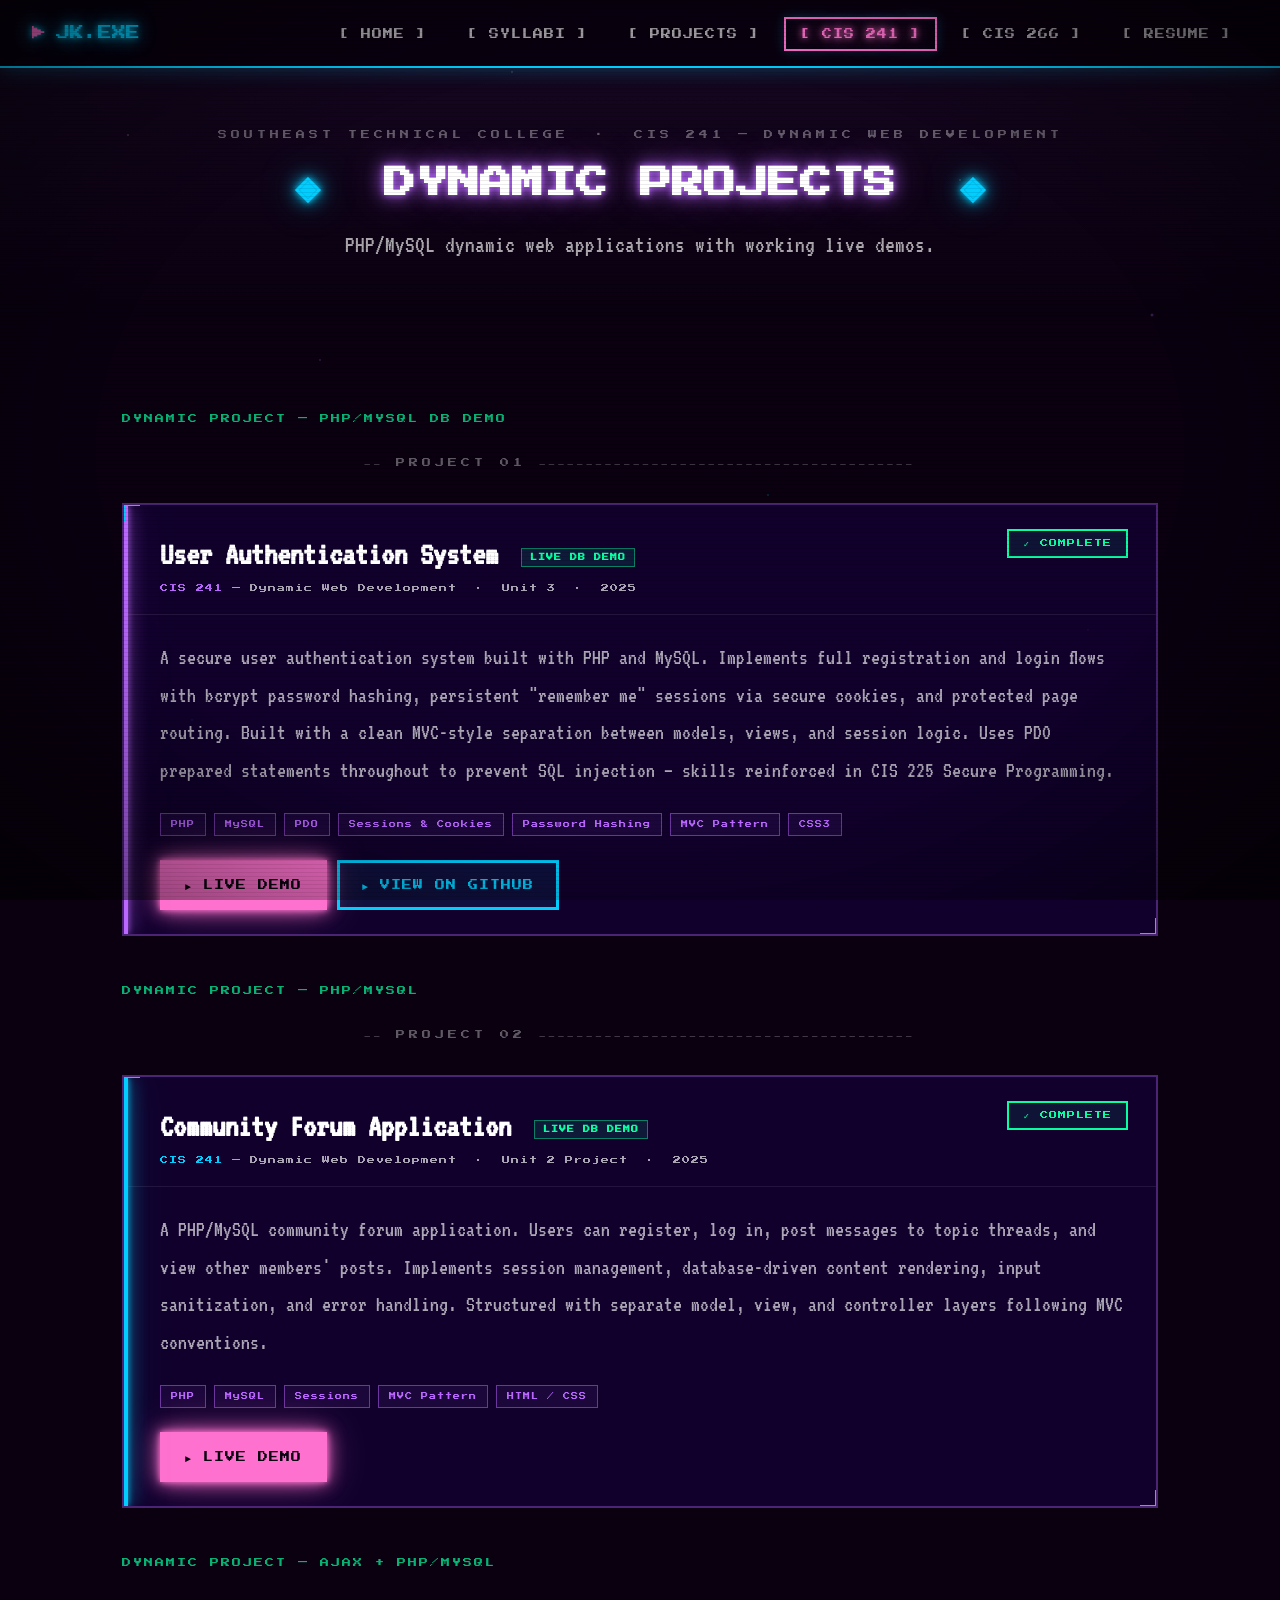
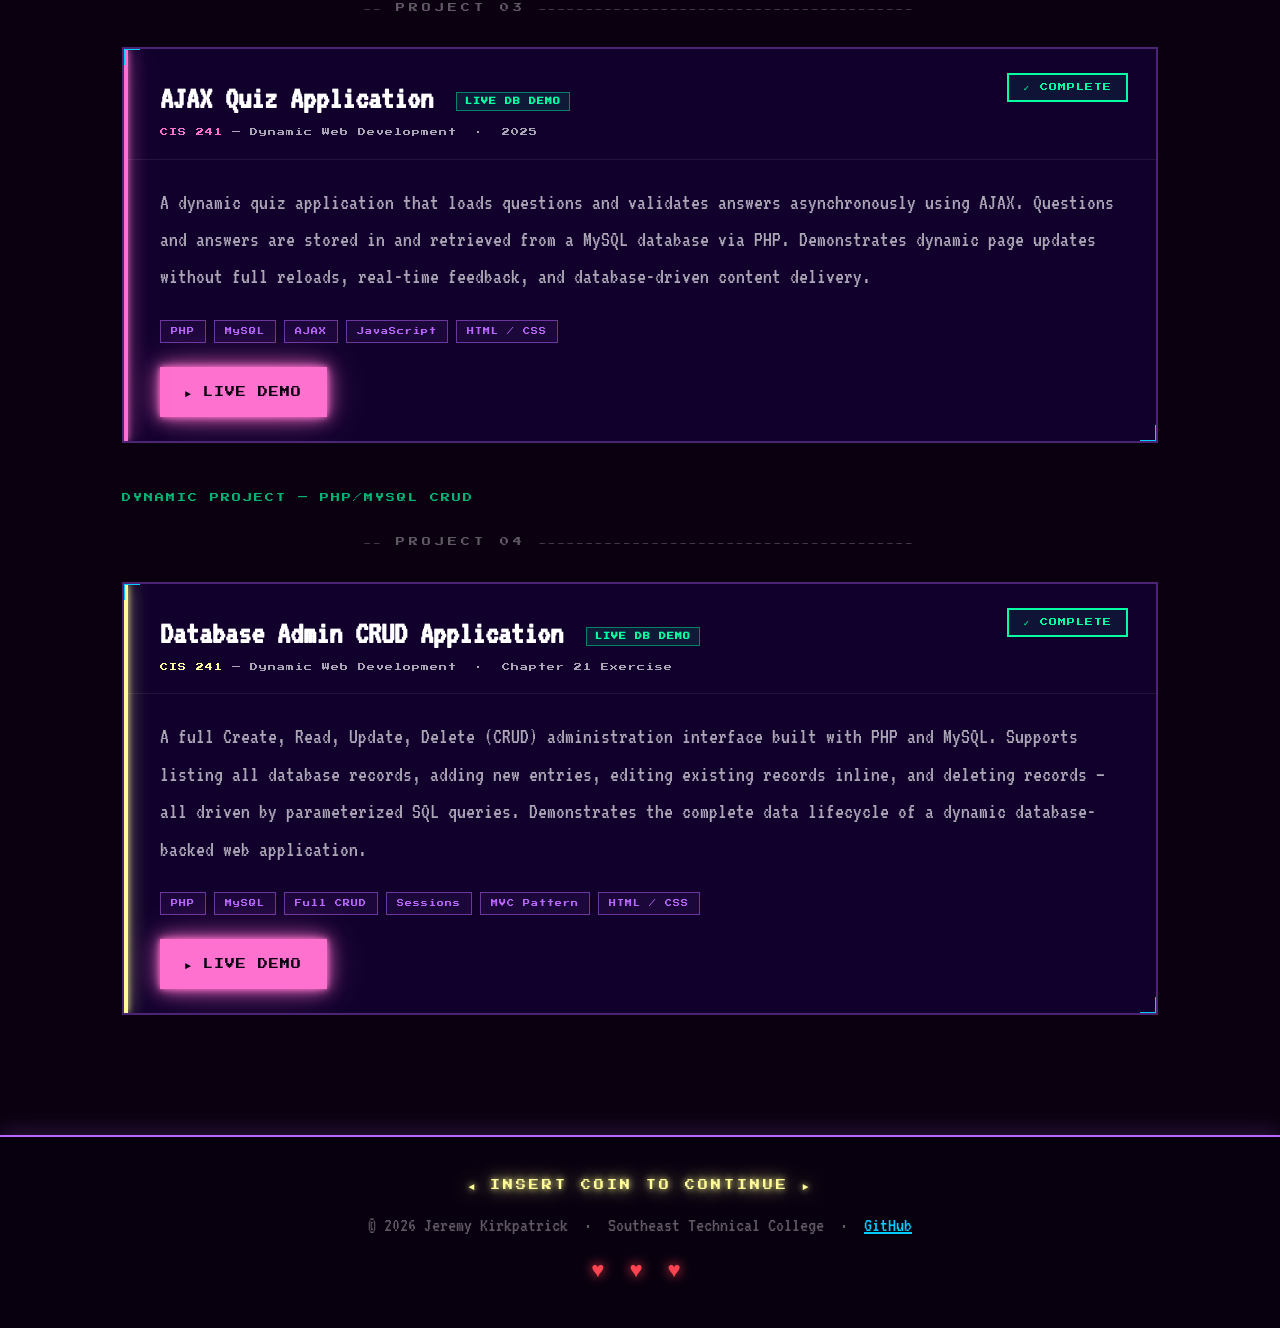
==== cis241.html @ 3754d841 "Add CIS241/CIS266 portfolio pages, submission page, SQL files, screenshots; update nav links and liv" ====
<!DOCTYPE html>
<html lang="en">
<head>
  <meta charset="UTF-8" />
  <meta name="viewport" content="width=device-width, initial-scale=1.0" />
  <meta name="description" content="Jeremy Kirkpatrick – CIS 241 Dynamic Web Development project documentation and live demos." />
  <title>CIS 241 Dynamic Web Dev | Jeremy Kirkpatrick</title>
  <link rel="stylesheet" href="css/style.css" />
  <link rel="preconnect" href="https://fonts.googleapis.com" />
  <link rel="preconnect" href="https://fonts.gstatic.com" crossorigin />
  <link href="https://fonts.googleapis.com/css2?family=Press+Start+2P&family=VT323&display=swap" rel="stylesheet" />
  <style>
    .req-badge {
      display: inline-block;
      font-family: var(--font-pixel);
      font-size: 7px;
      padding: 3px 8px;
      margin-left: 10px;
      background: rgba(5,255,161,0.1);
      border: 1px solid rgba(5,255,161,0.45);
      color: var(--green);
      vertical-align: middle;
      letter-spacing: 1px;
    }

    .section-label {
      font-family: var(--font-pixel);
      font-size: 9px;
      color: var(--green);
      letter-spacing: 2px;
      text-transform: uppercase;
      margin: 48px 0 6px;
      opacity: 0.7;
    }
  </style>
</head>
<body>

  <div class="scanlines" aria-hidden="true"></div>

  <!-- =========================================================
       NAVIGATION
       ========================================================= -->
  <nav class="navbar" role="navigation" aria-label="Main navigation">
    <div class="nav-brand">
      <span class="nav-cursor" aria-hidden="true">▶</span> JK.EXE
    </div>
    <button class="nav-toggle" id="navToggle" aria-label="Toggle navigation" aria-expanded="false">☰</button>
    <ul class="nav-links" id="navLinks" role="list">
      <li><a href="index.html"    class="nav-link">[ HOME ]</a></li>
      <li><a href="syllabi.html"  class="nav-link">[ SYLLABI ]</a></li>
      <li><a href="projects.html" class="nav-link">[ PROJECTS ]</a></li>
      <li><a href="cis241.html"   class="nav-link active">[ CIS 241 ]</a></li>
      <li><a href="cis266.html"   class="nav-link">[ CIS 266 ]</a></li>
      <li><a href="resume.html"   class="nav-link">[ RESUME ]</a></li>
    </ul>
  </nav>

  <!-- =========================================================
       PAGE HERO
       ========================================================= -->
  <div class="page-hero">
    <p class="page-badge">SOUTHEAST TECHNICAL COLLEGE &nbsp;·&nbsp; CIS 241 — DYNAMIC WEB DEVELOPMENT</p>
    <h1 class="page-title">
      <span class="text-cyan">◈</span>&nbsp; DYNAMIC PROJECTS &nbsp;<span class="text-cyan">◈</span>
    </h1>
    <p class="page-subtitle">PHP/MySQL dynamic web applications with working live demos.</p>
  </div>

  <!-- =========================================================
       CONTENT
       ========================================================= -->
  <main class="projects-section" aria-label="CIS 241 project showcase">

    <!-- ══════════════════════════════════════════════════════
         PROJECT 1 — USER AUTH SYSTEM (PHP/MySQL — DB DEMO)
         ══════════════════════════════════════════════════════ -->
    <p class="section-label">Dynamic Project — PHP/MySQL DB Demo</p>
    <p class="project-group-label">── PROJECT 01 ────────────────────────────────────────</p>

    <article class="project-card" aria-labelledby="proj-auth-title">
      <div class="stripe purple" aria-hidden="true"></div>

      <div class="project-header">
        <div class="project-header-left">
          <h2 id="proj-auth-title">
            User Authentication System
            <span class="req-badge">LIVE DB DEMO</span>
          </h2>
          <p class="project-course">
            <span style="color: var(--purple);">CIS 241</span> — Dynamic Web Development
            &nbsp;·&nbsp; Unit 3 &nbsp;·&nbsp; 2025
          </p>
        </div>
        <span class="project-status complete">✓ COMPLETE</span>
      </div>

      <div class="project-body">
        <p class="project-desc">
          A secure user authentication system built with PHP and MySQL. Implements full
          registration and login flows with bcrypt password hashing, persistent
          "remember me" sessions via secure cookies, and protected page routing. Built with
          a clean MVC-style separation between models, views, and session logic. Uses PDO
          prepared statements throughout to prevent SQL injection — skills reinforced in
          CIS 225 Secure Programming.
        </p>

        <div class="tech-stack" role="list" aria-label="Technologies used">
          <span class="tech-tag" role="listitem">PHP</span>
          <span class="tech-tag" role="listitem">MySQL</span>
          <span class="tech-tag" role="listitem">PDO</span>
          <span class="tech-tag" role="listitem">Sessions &amp; Cookies</span>
          <span class="tech-tag" role="listitem">Password Hashing</span>
          <span class="tech-tag" role="listitem">MVC Pattern</span>
          <span class="tech-tag" role="listitem">CSS3</span>
        </div>

        <div class="project-links" style="margin-top:18px; flex-wrap:wrap; gap:10px;">
          <a href="http://jeremykirkpatrick.gt.tc/userauthsystem/public/"
             class="btn btn-primary" target="_blank" rel="noopener">► LIVE DEMO</a>
          <a href="https://github.com/twitchout/userauthsystem"
             class="btn btn-secondary" target="_blank" rel="noopener">► VIEW ON GITHUB</a>
        </div>
      </div>
    </article>

    <!-- ══════════════════════════════════════════════════════
         PROJECT 2 — FORUM / COMMUNITY APP (PHP/MySQL)
         ══════════════════════════════════════════════════════ -->
    <p class="section-label">Dynamic Project — PHP/MySQL</p>
    <p class="project-group-label">── PROJECT 02 ────────────────────────────────────────</p>

    <article class="project-card" aria-labelledby="proj-forum-title">
      <div class="stripe cyan" aria-hidden="true"></div>

      <div class="project-header">
        <div class="project-header-left">
          <h2 id="proj-forum-title">
            Community Forum Application
            <span class="req-badge">LIVE DB DEMO</span>
          </h2>
          <p class="project-course">
            <span style="color: var(--cyan);">CIS 241</span> — Dynamic Web Development
            &nbsp;·&nbsp; Unit 2 Project &nbsp;·&nbsp; 2025
          </p>
        </div>
        <span class="project-status complete">✓ COMPLETE</span>
      </div>

      <div class="project-body">
        <p class="project-desc">
          A PHP/MySQL community forum application. Users can register, log in, post
          messages to topic threads, and view other members' posts. Implements session
          management, database-driven content rendering, input sanitization, and error
          handling. Structured with separate model, view, and controller layers following
          MVC conventions.
        </p>

        <div class="tech-stack" role="list" aria-label="Technologies used">
          <span class="tech-tag" role="listitem">PHP</span>
          <span class="tech-tag" role="listitem">MySQL</span>
          <span class="tech-tag" role="listitem">Sessions</span>
          <span class="tech-tag" role="listitem">MVC Pattern</span>
          <span class="tech-tag" role="listitem">HTML / CSS</span>
        </div>

        <div class="project-links" style="margin-top:18px;">
          <a href="http://jeremykirkpatrick.gt.tc/Unit-2-Project/"
             class="btn btn-primary" target="_blank" rel="noopener">► LIVE DEMO</a>
        </div>
      </div>
    </article>

    <!-- ══════════════════════════════════════════════════════
         PROJECT 3 — AJAX QUIZ (AJAX + PHP/MySQL)
         ══════════════════════════════════════════════════════ -->
    <p class="section-label">Dynamic Project — AJAX + PHP/MySQL</p>
    <p class="project-group-label">── PROJECT 03 ────────────────────────────────────────</p>

    <article class="project-card" aria-labelledby="proj-quiz-title">
      <div class="stripe pink" aria-hidden="true"></div>

      <div class="project-header">
        <div class="project-header-left">
          <h2 id="proj-quiz-title">
            AJAX Quiz Application
            <span class="req-badge">LIVE DB DEMO</span>
          </h2>
          <p class="project-course">
            <span style="color: var(--pink);">CIS 241</span> — Dynamic Web Development
            &nbsp;·&nbsp; 2025
          </p>
        </div>
        <span class="project-status complete">✓ COMPLETE</span>
      </div>

      <div class="project-body">
        <p class="project-desc">
          A dynamic quiz application that loads questions and validates answers
          asynchronously using AJAX. Questions and answers are stored in and retrieved from
          a MySQL database via PHP. Demonstrates dynamic page updates without full reloads,
          real-time feedback, and database-driven content delivery.
        </p>

        <div class="tech-stack" role="list" aria-label="Technologies used">
          <span class="tech-tag" role="listitem">PHP</span>
          <span class="tech-tag" role="listitem">MySQL</span>
          <span class="tech-tag" role="listitem">AJAX</span>
          <span class="tech-tag" role="listitem">JavaScript</span>
          <span class="tech-tag" role="listitem">HTML / CSS</span>
        </div>

        <div class="project-links" style="margin-top:18px;">
          <a href="http://jeremykirkpatrick.gt.tc/ajaxQuiz/index2.php"
             class="btn btn-primary" target="_blank" rel="noopener">► LIVE DEMO</a>
        </div>
      </div>
    </article>

    <!-- ══════════════════════════════════════════════════════
         PROJECT 4 — DB ADMIN CRUD (PHP/MySQL ch21)
         ══════════════════════════════════════════════════════ -->
    <p class="section-label">Dynamic Project — PHP/MySQL CRUD</p>
    <p class="project-group-label">── PROJECT 04 ────────────────────────────────────────</p>

    <article class="project-card" aria-labelledby="proj-crud-title">
      <div class="stripe yellow" aria-hidden="true"></div>

      <div class="project-header">
        <div class="project-header-left">
          <h2 id="proj-crud-title">
            Database Admin CRUD Application
            <span class="req-badge">LIVE DB DEMO</span>
          </h2>
          <p class="project-course">
            <span style="color: var(--yellow);">CIS 241</span> — Dynamic Web Development
            &nbsp;·&nbsp; Chapter 21 Exercise
          </p>
        </div>
        <span class="project-status complete">✓ COMPLETE</span>
      </div>

      <div class="project-body">
        <p class="project-desc">
          A full Create, Read, Update, Delete (CRUD) administration interface built with PHP
          and MySQL. Supports listing all database records, adding new entries, editing
          existing records inline, and deleting records — all driven by parameterized SQL
          queries. Demonstrates the complete data lifecycle of a dynamic database-backed
          web application.
        </p>

        <div class="tech-stack" role="list" aria-label="Technologies used">
          <span class="tech-tag" role="listitem">PHP</span>
          <span class="tech-tag" role="listitem">MySQL</span>
          <span class="tech-tag" role="listitem">Full CRUD</span>
          <span class="tech-tag" role="listitem">Sessions</span>
          <span class="tech-tag" role="listitem">MVC Pattern</span>
          <span class="tech-tag" role="listitem">HTML / CSS</span>
        </div>

        <div class="project-links" style="margin-top:18px;">
          <a href="http://jeremykirkpatrick.gt.tc/ch21_ex2/"
             class="btn btn-primary" target="_blank" rel="noopener">► LIVE DEMO</a>
        </div>
      </div>
    </article>

  </main>

  <!-- =========================================================
       FOOTER
       ========================================================= -->
  <footer class="footer" role="contentinfo">
    <div>
      <p class="footer-insert" aria-hidden="true">◄ INSERT COIN TO CONTINUE ►</p>
      <p class="footer-copy">
        © 2026 Jeremy Kirkpatrick &nbsp;·&nbsp; Southeast Technical College &nbsp;·&nbsp;
        <a href="https://github.com/twitchout" target="_blank" rel="noopener">GitHub</a>
      </p>
      <p class="footer-lives" aria-hidden="true">♥ ♥ ♥</p>
    </div>
  </footer>

  <script src="js/main.js"></script>
</body>
</html>
---- css/style.css ----
/* ============================================================
   JEREMY KIRKPATRICK — ELECTRONIC PORTFOLIO
   SYNTHWAVE / RETRO 8-BIT THEME
   ============================================================ */

@import url('https://fonts.googleapis.com/css2?family=Press+Start+2P&family=VT323&display=swap');

/* --- CSS Custom Properties -----------------------------------*/
:root {
  --bg:         #0a0010;
  --bg-1:       #110020;
  --bg-2:       #1a003a;
  --bg-card:    #15003a;
  --bg-term:    #0d001f;

  --pink:       #ff71ce;
  --cyan:       #01cdfe;
  --purple:     #b967ff;
  --yellow:     #fffb96;
  --green:      #05ffa1;
  --red:        #fe4450;
  --white:      #ffffff;
  --dim:        rgba(255, 255, 255, 0.65);
  --muted:      rgba(255, 255, 255, 0.35);

  --glow-pink:   0 0 6px #ff71ce,  0 0 18px #ff71ce,  0 0 40px rgba(255,113,206,0.4);
  --glow-cyan:   0 0 6px #01cdfe,  0 0 18px #01cdfe,  0 0 40px rgba(1,205,254,0.4);
  --glow-purple: 0 0 6px #b967ff,  0 0 18px #b967ff,  0 0 40px rgba(185,103,255,0.4);
  --glow-yellow: 0 0 6px #fffb96,  0 0 18px #fffb96;
  --glow-green:  0 0 6px #05ffa1,  0 0 18px #05ffa1;

  --font-pixel: 'Press Start 2P', 'Courier New', monospace;
  --font-mono:  'VT323', 'Courier New', monospace;

  --nav-h:  68px;
  --max-w:  1100px;
  --radius: 0px;     /* flat pixel aesthetic */
  --trans:  0.2s ease;
}

/* --- Reset --------------------------------------------------*/
*, *::before, *::after { box-sizing: border-box; margin: 0; padding: 0; }

html { scroll-behavior: smooth; }

body {
  background-color: var(--bg);
  color: var(--white);
  font-family: var(--font-mono);
  font-size: 22px;
  line-height: 1.6;
  overflow-x: hidden;
  min-height: 100vh;
}

a { color: inherit; text-decoration: none; }
ul { list-style: none; }
img { max-width: 100%; display: block; }

/* --- Star-field Background ----------------------------------*/
body::before {
  content: '';
  position: fixed;
  inset: 0;
  background-image:
    radial-gradient(1px 1px at 10%  15%, rgba(255,255,255,0.5) 0%, transparent 100%),
    radial-gradient(1px 1px at 25%  40%, rgba(185,103,255,0.6) 0%, transparent 100%),
    radial-gradient(1px 1px at 40%   8%, rgba(255,255,255,0.4) 0%, transparent 100%),
    radial-gradient(1px 1px at 60%  55%, rgba(1,205,254,0.5)   0%, transparent 100%),
    radial-gradient(1px 1px at 75%  20%, rgba(255,255,255,0.4) 0%, transparent 100%),
    radial-gradient(1px 1px at 85%  70%, rgba(255,113,206,0.5) 0%, transparent 100%),
    radial-gradient(1px 1px at 50%  85%, rgba(255,255,255,0.3) 0%, transparent 100%),
    radial-gradient(2px 2px at 90%  35%, rgba(185,103,255,0.4) 0%, transparent 100%),
    radial-gradient(2px 2px at 15%  80%, rgba(1,205,254,0.3)   0%, transparent 100%),
    radial-gradient(1px 1px at 35%  65%, rgba(255,255,255,0.4) 0%, transparent 100%);
  pointer-events: none;
  z-index: 0;
}

/* --- CRT Scanlines Overlay ----------------------------------*/
.scanlines {
  position: fixed;
  inset: 0;
  background: repeating-linear-gradient(
    0deg,
    transparent,
    transparent 3px,
    rgba(0, 0, 0, 0.08) 3px,
    rgba(0, 0, 0, 0.08) 4px
  );
  pointer-events: none;
  z-index: 9998;
}

/* --- CRT Vignette -------------------------------------------*/
.scanlines::after {
  content: '';
  position: fixed;
  inset: 0;
  background: radial-gradient(
    ellipse at center,
    transparent 60%,
    rgba(0, 0, 0, 0.55) 100%
  );
  pointer-events: none;
}

/* ============================================================
   NAVIGATION
   ============================================================ */
.navbar {
  position: fixed;
  top: 0;
  left: 0;
  right: 0;
  height: var(--nav-h);
  background: rgba(10, 0, 16, 0.92);
  backdrop-filter: blur(10px);
  border-bottom: 2px solid var(--cyan);
  box-shadow: 0 0 20px rgba(1, 205, 254, 0.3);
  display: flex;
  align-items: center;
  justify-content: space-between;
  padding: 0 32px;
  z-index: 1000;
}

.nav-brand {
  font-family: var(--font-pixel);
  font-size: 14px;
  color: var(--cyan);
  text-shadow: var(--glow-cyan);
  display: flex;
  align-items: center;
  gap: 10px;
}

.nav-cursor {
  display: inline-block;
  animation: blink 1s step-end infinite;
  color: var(--pink);
}

.nav-links {
  display: flex;
  gap: 8px;
  align-items: center;
}

.nav-link {
  font-family: var(--font-pixel);
  font-size: 10px;
  color: var(--dim);
  padding: 10px 14px;
  border: 2px solid transparent;
  transition: var(--trans);
  position: relative;
  letter-spacing: 1px;
}

.nav-link:hover,
.nav-link.active {
  color: var(--cyan);
  border-color: var(--cyan);
  text-shadow: var(--glow-cyan);
  box-shadow: 0 0 12px rgba(1, 205, 254, 0.25), inset 0 0 12px rgba(1, 205, 254, 0.05);
}

.nav-link.active { color: var(--pink); border-color: var(--pink); text-shadow: var(--glow-pink); }

.nav-toggle {
  display: none;
  background: none;
  border: 2px solid var(--cyan);
  color: var(--cyan);
  font-size: 20px;
  width: 42px;
  height: 42px;
  cursor: pointer;
  transition: var(--trans);
}
.nav-toggle:hover { background: rgba(1,205,254,0.1); box-shadow: var(--glow-cyan); }

/* ============================================================
   HERO SECTION
   ============================================================ */
.hero {
  min-height: 100vh;
  display: flex;
  align-items: center;
  padding: calc(var(--nav-h) + 40px) 32px 60px;
  max-width: var(--max-w);
  margin: 0 auto;
  gap: 48px;
  position: relative;
  z-index: 1;
}

.hero-content { flex: 1; min-width: 0; }

.pixel-badge {
  font-family: var(--font-pixel);
  font-size: 9px;
  color: var(--yellow);
  text-shadow: var(--glow-yellow);
  letter-spacing: 3px;
  margin-bottom: 20px;
  animation: pulse-glow 2.5s ease-in-out infinite;
}

.hero-title {
  font-family: var(--font-pixel);
  line-height: 1.4;
  margin-bottom: 28px;
}

.hero-name {
  display: block;
  font-size: clamp(24px, 4vw, 40px);
  color: var(--white);
  text-shadow: var(--glow-cyan);
  letter-spacing: 2px;
}

.hero-name.accent {
  color: var(--pink);
  text-shadow: var(--glow-pink);
}

.hero-subtitle {
  font-family: var(--font-mono);
  font-size: 26px;
  color: var(--cyan);
  min-height: 36px;
  margin-bottom: 32px;
}

.cursor { animation: blink 0.9s step-end infinite; color: var(--pink); }

/* Hero Stats */
.hero-stats {
  display: flex;
  flex-wrap: wrap;
  gap: 16px;
  margin-bottom: 36px;
}

.stat-item {
  border: 2px solid rgba(1,205,254,0.4);
  padding: 8px 16px;
  background: rgba(1,205,254,0.05);
}

.stat-label {
  font-family: var(--font-pixel);
  font-size: 8px;
  color: var(--muted);
  margin-right: 8px;
}

.stat-value {
  font-family: var(--font-mono);
  font-size: 18px;
  color: var(--white);
}

.stat-value.glow-green { color: var(--green); text-shadow: var(--glow-green); }

/* Hero CTA */
.hero-cta { display: flex; gap: 16px; flex-wrap: wrap; }

/* Terminal Art */
.hero-art { flex: 0 0 400px; }

.pixel-terminal {
  background: var(--bg-term);
  border: 2px solid var(--cyan);
  box-shadow: var(--glow-cyan), inset 0 0 30px rgba(1,205,254,0.05);
  overflow: hidden;
}

.terminal-header {
  background: rgba(1,205,254,0.12);
  border-bottom: 2px solid var(--cyan);
  padding: 10px 16px;
  display: flex;
  align-items: center;
  gap: 8px;
}

.t-dot {
  width: 12px; height: 12px;
  display: inline-block;
  border: 2px solid currentColor;
}
.t-dot.red    { color: var(--red);    background: var(--red); }
.t-dot.yellow { color: var(--yellow); background: var(--yellow); }
.t-dot.green  { color: var(--green);  background: var(--green); }

.t-title {
  font-family: var(--font-pixel);
  font-size: 9px;
  color: var(--dim);
  margin-left: 8px;
}

.terminal-body {
  padding: 20px 22px;
  font-family: var(--font-mono);
  font-size: 20px;
  line-height: 1.9;
}

.t-prompt { color: var(--green); }
.t-cmd    { color: var(--white); }
.t-output { color: var(--cyan); padding-left: 16px; }

.glow-blink {
  color: var(--pink);
  animation: blink 0.9s step-end infinite;
}

/* ============================================================
   GENERIC SECTION STYLES
   ============================================================ */
.section {
  padding: 80px 32px;
  position: relative;
  z-index: 1;
}

.section-alt { background: rgba(26, 0, 58, 0.5); }

.section-inner {
  max-width: var(--max-w);
  margin: 0 auto;
}

/* Section Header */
.section-header { max-width: var(--max-w); margin: 0 auto 48px; }

.section-title {
  font-family: var(--font-pixel);
  font-size: clamp(12px, 2vw, 18px);
  color: var(--white);
  letter-spacing: 2px;
  margin-bottom: 16px;
}

.section-num { color: var(--pink); text-shadow: var(--glow-pink); }

.pixel-line {
  height: 2px;
  background: linear-gradient(90deg, var(--cyan) 0%, var(--purple) 50%, transparent 100%);
  box-shadow: 0 0 8px var(--cyan);
  max-width: 400px;
}

/* ============================================================
   ABOUT SECTION
   ============================================================ */
.about-content {
  max-width: var(--max-w);
  margin: 0 auto;
  display: flex;
  gap: 48px;
  align-items: flex-start;
}

.about-avatar { flex: 0 0 180px; text-align: center; }

.avatar-frame {
  border: 3px solid var(--pink);
  box-shadow: var(--glow-pink), inset 0 0 20px rgba(255,113,206,0.1);
  padding: 16px;
  background: rgba(255,113,206,0.05);
  margin-bottom: 12px;
}

.avatar-pixel {
  width: 120px;
  height: 120px;
  margin: 0 auto;
  background: var(--bg-2);
  border: 2px solid var(--purple);
  display: flex;
  align-items: center;
  justify-content: center;
  font-size: 64px;
  filter: drop-shadow(0 0 8px var(--purple));
  image-rendering: pixelated;
}

.avatar-label {
  font-family: var(--font-pixel);
  font-size: 9px;
  color: var(--pink);
  text-shadow: var(--glow-pink);
  margin-top: 10px;
  letter-spacing: 2px;
}

.about-text {
  font-size: 24px;
  color: var(--dim);
  line-height: 1.7;
}

.about-text p { margin-bottom: 16px; }

/* ============================================================
   SKILLS SECTION
   ============================================================ */
.skills-grid {
  max-width: var(--max-w);
  margin: 0 auto 40px;
  display: grid;
  grid-template-columns: 1fr 1fr;
  gap: 24px;
}

.skill-item {
  background: rgba(21, 0, 58, 0.7);
  border: 2px solid rgba(185,103,255,0.3);
  padding: 18px 22px;
  transition: var(--trans);
}

.skill-item:hover { border-color: var(--purple); box-shadow: 0 0 12px rgba(185,103,255,0.2); }

.skill-header {
  display: flex;
  justify-content: space-between;
  align-items: center;
  margin-bottom: 12px;
}

.skill-name {
  font-family: var(--font-pixel);
  font-size: 9px;
  color: var(--white);
  letter-spacing: 1px;
}

.skill-level {
  font-family: var(--font-pixel);
  font-size: 8px;
  color: var(--yellow);
  text-shadow: var(--glow-yellow);
}

/* XP Bar */
.skill-bar {
  height: 22px;
  background: rgba(255,255,255,0.06);
  border: 2px solid rgba(255,255,255,0.12);
  overflow: hidden;
  position: relative;
}

.skill-fill {
  height: 100%;
  width: 0%;                       /* animated via JS */
  display: flex;
  align-items: center;
  padding-left: 8px;
  transition: width 1.2s cubic-bezier(0.4, 0, 0.2, 1);
  position: relative;
  overflow: hidden;
}

/* Pixel shimmer on bar */
.skill-fill::after {
  content: '';
  position: absolute;
  inset: 0;
  background: repeating-linear-gradient(
    90deg,
    transparent, transparent 6px,
    rgba(255,255,255,0.1) 6px, rgba(255,255,255,0.1) 8px
  );
}

.skill-fill          { background: linear-gradient(90deg, var(--cyan),   var(--purple)); }
.skill-fill.pink     { background: linear-gradient(90deg, var(--pink),   #ff3ea5); }
.skill-fill.purple   { background: linear-gradient(90deg, var(--purple), var(--pink)); }
.skill-fill.yellow   { background: linear-gradient(90deg, var(--yellow), #ffcf00); }

.skill-xp {
  font-family: var(--font-pixel);
  font-size: 7px;
  color: rgba(0,0,0,0.7);
  white-space: nowrap;
  position: relative;
  z-index: 1;
}

/* Tech Tags */
.skill-tags {
  max-width: var(--max-w);
  margin: 0 auto;
  display: flex;
  flex-wrap: wrap;
  gap: 10px;
}

.tag {
  font-family: var(--font-pixel);
  font-size: 8px;
  color: var(--cyan);
  border: 2px solid var(--cyan);
  padding: 6px 12px;
  background: rgba(1,205,254,0.07);
  letter-spacing: 1px;
  transition: var(--trans);
}

.tag:hover {
  background: rgba(1,205,254,0.18);
  box-shadow: var(--glow-cyan);
  color: var(--white);
}

/* ============================================================
   CARDS / STAGE SELECT
   ============================================================ */
.cards-grid {
  max-width: var(--max-w);
  margin: 0 auto;
  display: grid;
  grid-template-columns: repeat(2, 1fr);
  gap: 24px;
}

.card {
  display: flex;
  flex-direction: column;
  background: rgba(21, 0, 58, 0.8);
  border: 2px solid rgba(185,103,255,0.4);
  padding: 32px 28px;
  transition: var(--trans);
  position: relative;
  overflow: hidden;
  cursor: pointer;
}

/* Corner accents */
.card::before,
.card::after {
  content: '';
  position: absolute;
  width: 14px; height: 14px;
  border-color: var(--cyan);
  border-style: solid;
}
.card::before { top: -2px; left: -2px;  border-width: 3px 0 0 3px; }
.card::after  { bottom: -2px; right: -2px; border-width: 0 3px 3px 0; }

.card:hover {
  border-color: var(--cyan);
  box-shadow: var(--glow-cyan), inset 0 0 30px rgba(1,205,254,0.05);
  transform: translateY(-3px);
}

.card-icon {
  font-size: 40px;
  margin-bottom: 16px;
  filter: drop-shadow(0 0 6px var(--purple));
}

.card-title {
  font-family: var(--font-pixel);
  font-size: 12px;
  color: var(--white);
  margin-bottom: 14px;
  letter-spacing: 1px;
}

.card-desc {
  font-size: 20px;
  color: var(--dim);
  line-height: 1.6;
  flex: 1;
  margin-bottom: 20px;
}

.card-btn {
  font-family: var(--font-pixel);
  font-size: 9px;
  color: var(--cyan);
  letter-spacing: 2px;
  text-shadow: var(--glow-cyan);
  transition: var(--trans);
  align-self: flex-start;
}

.card:hover .card-btn { color: var(--pink); text-shadow: var(--glow-pink); }

/* ============================================================
   BUTTONS
   ============================================================ */
.btn {
  font-family: var(--font-pixel);
  font-size: 10px;
  padding: 14px 22px;
  border: 3px solid;
  cursor: pointer;
  display: inline-flex;
  align-items: center;
  gap: 8px;
  transition: var(--trans);
  letter-spacing: 1px;
  text-decoration: none;
}

.btn-primary {
  color: var(--bg);
  background: var(--pink);
  border-color: var(--pink);
  box-shadow: var(--glow-pink);
}
.btn-primary:hover {
  background: var(--purple);
  border-color: var(--purple);
  box-shadow: var(--glow-purple);
}

.btn-secondary {
  color: var(--cyan);
  background: rgba(1,205,254,0.08);
  border-color: var(--cyan);
}
.btn-secondary:hover {
  background: rgba(1,205,254,0.2);
  box-shadow: var(--glow-cyan);
  color: var(--white);
}

.btn-outline {
  color: var(--purple);
  background: rgba(185,103,255,0.08);
  border-color: var(--purple);
}
.btn-outline:hover {
  background: rgba(185,103,255,0.2);
  box-shadow: var(--glow-purple);
  color: var(--white);
}

/* ============================================================
   FOOTER
   ============================================================ */
.footer {
  position: relative;
  z-index: 1;
  border-top: 2px solid var(--purple);
  box-shadow: 0 -4px 20px rgba(185,103,255,0.2);
  padding: 40px 32px;
  background: rgba(10, 0, 16, 0.95);
  text-align: center;
}

.footer-insert {
  font-family: var(--font-pixel);
  font-size: 10px;
  color: var(--yellow);
  text-shadow: var(--glow-yellow);
  letter-spacing: 3px;
  margin-bottom: 16px;
  animation: blink 1.2s step-end infinite;
}

.footer-copy {
  font-size: 20px;
  color: var(--muted);
}

.footer-copy a {
  color: var(--cyan);
  text-decoration: underline;
}
.footer-copy a:hover { text-shadow: var(--glow-cyan); }

.footer-lives {
  margin-top: 12px;
  font-size: 22px;
  color: var(--red);
  filter: drop-shadow(0 0 6px var(--red));
  letter-spacing: 8px;
}

/* ============================================================
   PAGE TITLE BANNER (sub-pages)
   ============================================================ */
.page-hero {
  padding: calc(var(--nav-h) + 60px) 32px 60px;
  text-align: center;
  background: linear-gradient(180deg, rgba(185,103,255,0.08) 0%, transparent 100%);
  position: relative;
  z-index: 1;
}

.page-badge {
  font-family: var(--font-pixel);
  font-size: 9px;
  color: var(--muted);
  letter-spacing: 4px;
  margin-bottom: 16px;
}

.page-title {
  font-family: var(--font-pixel);
  font-size: clamp(18px, 3vw, 32px);
  color: var(--white);
  text-shadow: var(--glow-purple);
  margin-bottom: 16px;
}

.page-subtitle {
  font-size: 24px;
  color: var(--dim);
}

/* ============================================================
   SYLLABI PAGE
   ============================================================ */
.syllabi-section {
  padding: 40px 32px 80px;
  max-width: var(--max-w);
  margin: 0 auto;
  position: relative;
  z-index: 1;
}

.syllabi-note {
  border: 2px solid var(--yellow);
  background: rgba(255,251,150,0.05);
  padding: 16px 20px;
  font-size: 18px;
  color: var(--yellow);
  margin-bottom: 40px;
  font-family: var(--font-mono);
  line-height: 1.6;
}

.syllabi-note::before {
  content: '⚠ NOTE: ';
  font-family: var(--font-pixel);
  font-size: 9px;
}

.course-group { margin-bottom: 48px; }

.group-title {
  font-family: var(--font-pixel);
  font-size: 11px;
  margin-bottom: 16px;
  padding-bottom: 10px;
  border-bottom: 2px solid;
  letter-spacing: 2px;
}

.group-title.completed  { color: var(--green);  border-color: var(--green);  text-shadow: var(--glow-green); }
.group-title.inprogress { color: var(--yellow); border-color: var(--yellow); text-shadow: var(--glow-yellow); }
.group-title.future     { color: var(--purple); border-color: var(--purple); text-shadow: var(--glow-purple); }

/* Course Table */
.course-table {
  width: 100%;
  border-collapse: collapse;
  font-family: var(--font-mono);
  font-size: 20px;
}

.course-table th {
  font-family: var(--font-pixel);
  font-size: 8px;
  color: var(--muted);
  text-align: left;
  padding: 10px 16px;
  background: rgba(255,255,255,0.03);
  border-bottom: 2px solid rgba(255,255,255,0.08);
  letter-spacing: 2px;
}

.course-table td {
  padding: 12px 16px;
  border-bottom: 1px solid rgba(255,255,255,0.06);
  vertical-align: middle;
}

.course-table tr:hover td { background: rgba(185,103,255,0.06); }

.course-num {
  font-family: var(--font-pixel);
  font-size: 9px;
  color: var(--cyan);
  white-space: nowrap;
}

.course-name { color: var(--white); }

.status-badge {
  font-family: var(--font-pixel);
  font-size: 7px;
  padding: 4px 10px;
  white-space: nowrap;
  letter-spacing: 1px;
}
.status-badge.done   { color: var(--green);  border: 1px solid var(--green);  background: rgba(5,255,161,0.07); }
.status-badge.active { color: var(--yellow); border: 1px solid var(--yellow); background: rgba(255,251,150,0.07); animation: pulse-glow 2s infinite; }
.status-badge.next   { color: var(--purple); border: 1px solid var(--purple); background: rgba(185,103,255,0.07); }

.syllabus-link {
  font-family: var(--font-pixel);
  font-size: 7px;
  color: var(--cyan);
  border: 1px solid var(--cyan);
  padding: 4px 10px;
  background: rgba(1,205,254,0.07);
  transition: var(--trans);
  white-space: nowrap;
}
.syllabus-link:hover {
  background: rgba(1,205,254,0.2);
  box-shadow: 0 0 8px var(--cyan);
  color: var(--white);
}

.no-pdf {
  font-family: var(--font-pixel);
  font-size: 7px;
  color: var(--muted);
  letter-spacing: 1px;
}

/* ============================================================
   PROJECTS PAGE
   ============================================================ */
.projects-section {
  padding: 40px 32px 80px;
  max-width: var(--max-w);
  margin: 0 auto;
  position: relative;
  z-index: 1;
}

.project-card {
  background: rgba(21, 0, 58, 0.7);
  border: 2px solid rgba(185,103,255,0.35);
  margin-bottom: 40px;
  transition: var(--trans);
  position: relative;
  overflow: hidden;
}

/* Pixel corner accents */
.project-card::before,
.project-card::after {
  content: '';
  position: absolute;
  width: 18px; height: 18px;
  border-color: var(--cyan);
  border-style: solid;
  z-index: 2;
}
.project-card::before { top: -2px;    left: -2px;   border-width: 3px 0 0 3px; }
.project-card::after  { bottom: -2px; right: -2px;  border-width: 0 3px 3px 0; }

.project-card:hover {
  border-color: var(--cyan);
  box-shadow: 0 0 20px rgba(1,205,254,0.15);
}

/* Accent stripe on left */
.project-card .stripe {
  position: absolute;
  top: 0; left: 0;
  width: 4px; height: 100%;
}
.stripe.pink   { background: var(--pink);   box-shadow: var(--glow-pink); }
.stripe.cyan   { background: var(--cyan);   box-shadow: var(--glow-cyan); }
.stripe.purple { background: var(--purple); box-shadow: var(--glow-purple); }
.stripe.yellow { background: var(--yellow); box-shadow: var(--glow-yellow); }

.project-header {
  padding: 24px 28px 20px 36px;
  border-bottom: 1px solid rgba(255,255,255,0.08);
  display: flex;
  align-items: flex-start;
  justify-content: space-between;
  flex-wrap: wrap;
  gap: 16px;
}

.project-header-left h3 {
  font-family: var(--font-pixel);
  font-size: 13px;
  color: var(--white);
  letter-spacing: 1px;
  margin-bottom: 8px;
}

.project-course {
  font-family: var(--font-pixel);
  font-size: 8px;
  color: var(--dim);
  letter-spacing: 1px;
}

.project-status {
  font-family: var(--font-pixel);
  font-size: 8px;
  padding: 6px 14px;
  letter-spacing: 1px;
  white-space: nowrap;
  align-self: flex-start;
}
.project-status.complete  { color: var(--green);  border: 2px solid var(--green);  background: rgba(5,255,161,0.08); }
.project-status.progress  { color: var(--yellow); border: 2px solid var(--yellow); background: rgba(255,251,150,0.08); animation: pulse-glow 2s infinite; }
.project-status.planning  { color: var(--purple); border: 2px solid var(--purple); background: rgba(185,103,255,0.08); }

.project-body { padding: 24px 28px 24px 36px; }

.project-desc {
  font-size: 22px;
  color: var(--dim);
  line-height: 1.7;
  margin-bottom: 24px;
}

.tech-stack {
  display: flex;
  flex-wrap: wrap;
  gap: 8px;
  margin-bottom: 24px;
}

.tech-tag {
  font-family: var(--font-pixel);
  font-size: 7px;
  color: var(--purple);
  border: 1px solid rgba(185,103,255,0.5);
  padding: 5px 10px;
  background: rgba(185,103,255,0.07);
  letter-spacing: 1px;
}

.project-links { display: flex; gap: 12px; flex-wrap: wrap; }

/* Section divider for projects */
.project-group-label {
  font-family: var(--font-pixel);
  font-size: 9px;
  color: var(--muted);
  letter-spacing: 4px;
  text-align: center;
  padding: 24px 0 32px;
}

/* ============================================================
   UTILITY CLASSES
   ============================================================ */
.text-pink   { color: var(--pink);   text-shadow: var(--glow-pink); }
.text-cyan   { color: var(--cyan);   text-shadow: var(--glow-cyan); }
.text-purple { color: var(--purple); text-shadow: var(--glow-purple); }
.text-yellow { color: var(--yellow); text-shadow: var(--glow-yellow); }

/* ============================================================
   ANIMATIONS
   ============================================================ */
@keyframes blink {
  0%, 100% { opacity: 1; }
  50%       { opacity: 0; }
}

@keyframes pulse-glow {
  0%, 100% { opacity: 1; }
  50%       { opacity: 0.6; }
}

@keyframes scanline-move {
  0%   { background-position: 0 0; }
  100% { background-position: 0 100%; }
}

@keyframes float {
  0%, 100% { transform: translateY(0);   }
  50%       { transform: translateY(-8px); }
}

@keyframes slide-in-left {
  from { transform: translateX(-30px); opacity: 0; }
  to   { transform: translateX(0);     opacity: 1; }
}

@keyframes fade-up {
  from { transform: translateY(20px); opacity: 0; }
  to   { transform: translateY(0);    opacity: 1; }
}

.animate-fade-up  { animation: fade-up 0.6s ease forwards; }
.animate-slide-in { animation: slide-in-left 0.5s ease forwards; }
.float            { animation: float 3.5s ease-in-out infinite; }

/* ============================================================
   RESPONSIVE
   ============================================================ */
@media (max-width: 768px) {
  :root { --nav-h: 60px; }

  /* Nav */
  .nav-links {
    display: none;
    position: absolute;
    top: var(--nav-h);
    left: 0; right: 0;
    background: rgba(10,0,16,0.97);
    border-bottom: 2px solid var(--cyan);
    flex-direction: column;
    padding: 16px;
    gap: 4px;
  }
  .nav-links.open { display: flex; }
  .nav-link { font-size: 9px; padding: 12px 16px; width: 100%; }
  .nav-toggle { display: flex; align-items: center; justify-content: center; }

  /* Hero */
  .hero {
    flex-direction: column;
    padding-top: calc(var(--nav-h) + 32px);
    gap: 36px;
  }
  .hero-art { flex: none; width: 100%; }

  /* Grids */
  .skills-grid   { grid-template-columns: 1fr; }
  .cards-grid    { grid-template-columns: 1fr; }
  .about-content { flex-direction: column; }
  .about-avatar  { align-self: center; }

  /* Course table responsive */
  .course-table thead { display: none; }
  .course-table tr {
    display: block;
    border: 1px solid rgba(255,255,255,0.1);
    margin-bottom: 12px;
    padding: 12px;
  }
  .course-table td {
    display: block;
    padding: 4px 8px;
    border: none;
  }

  .project-header { flex-direction: column; }
  .section { padding: 60px 20px; }
  .syllabi-section, .projects-section { padding: 32px 20px 60px; }
}

@media (max-width: 480px) {
  .hero-name { font-size: 20px; }
  .hero-cta  { flex-direction: column; }
  .btn       { font-size: 8px; padding: 12px 16px; }
  .navbar    { padding: 0 16px; }
}
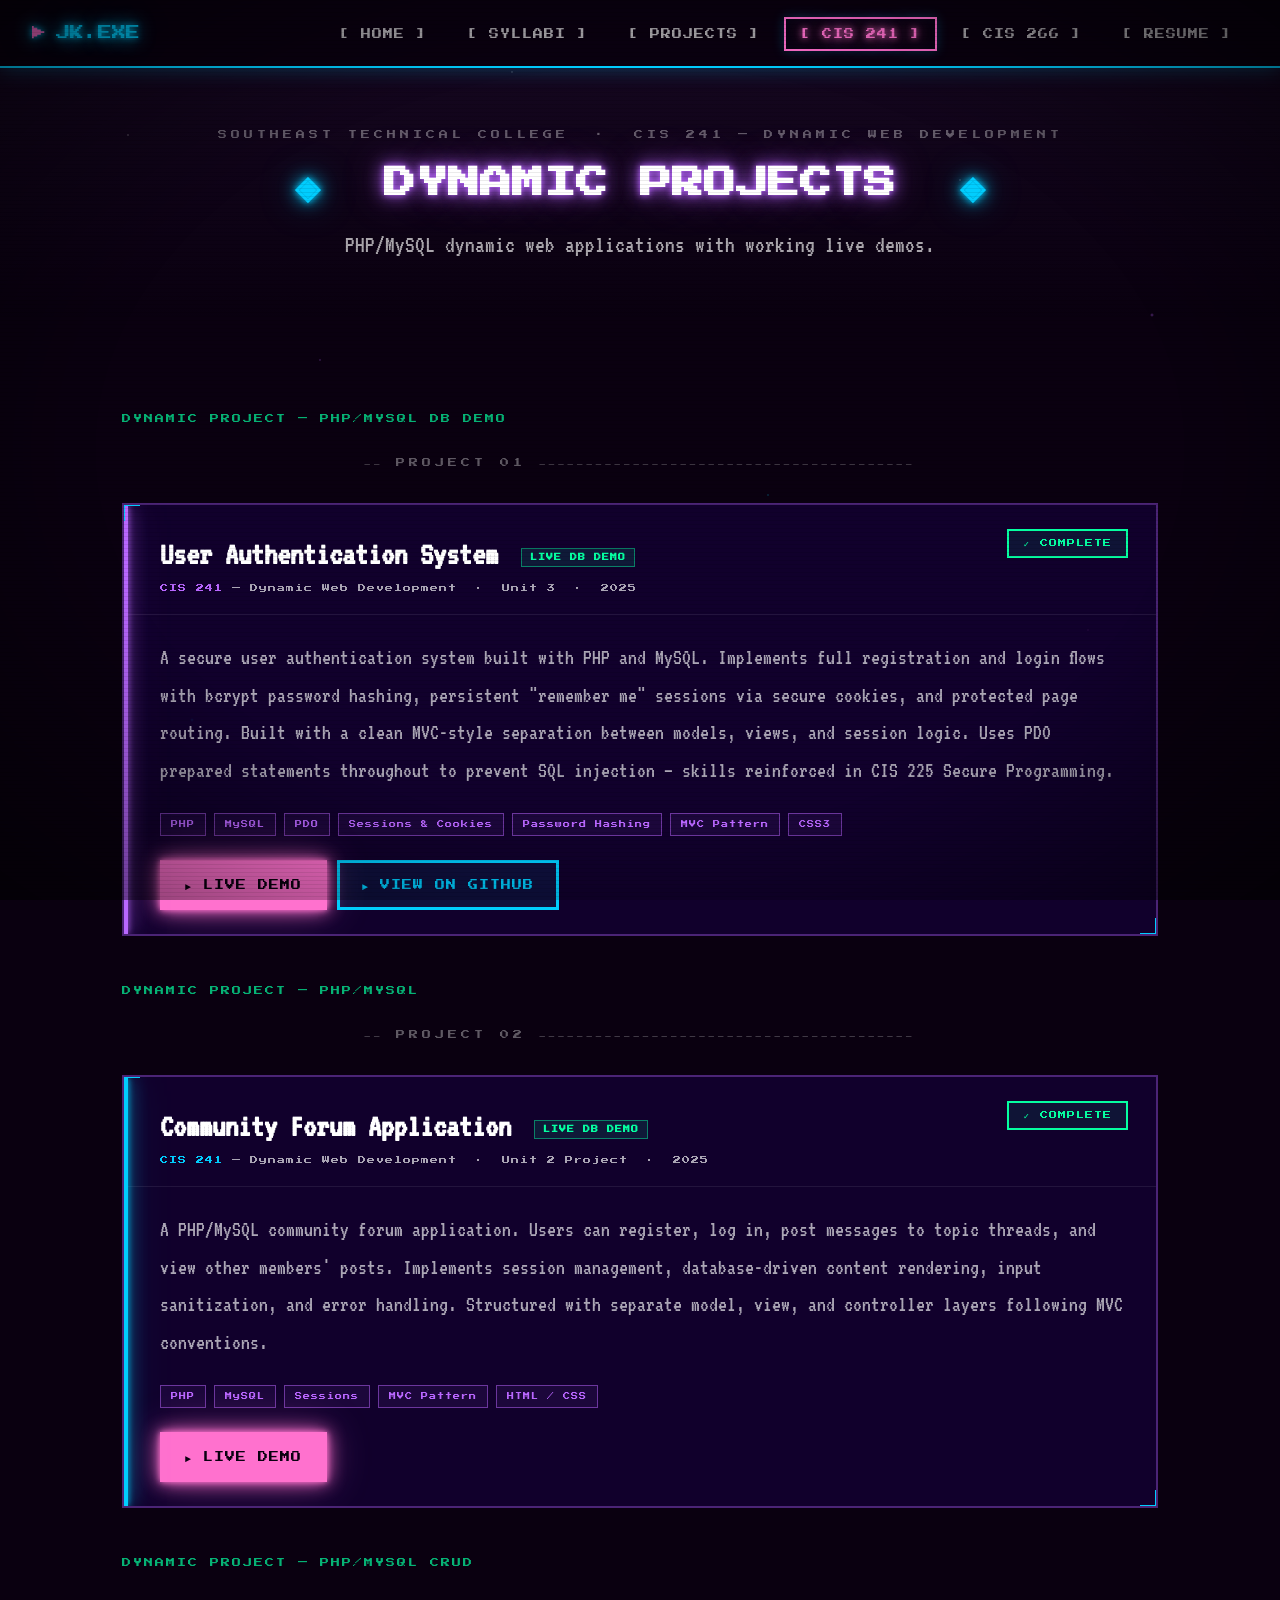
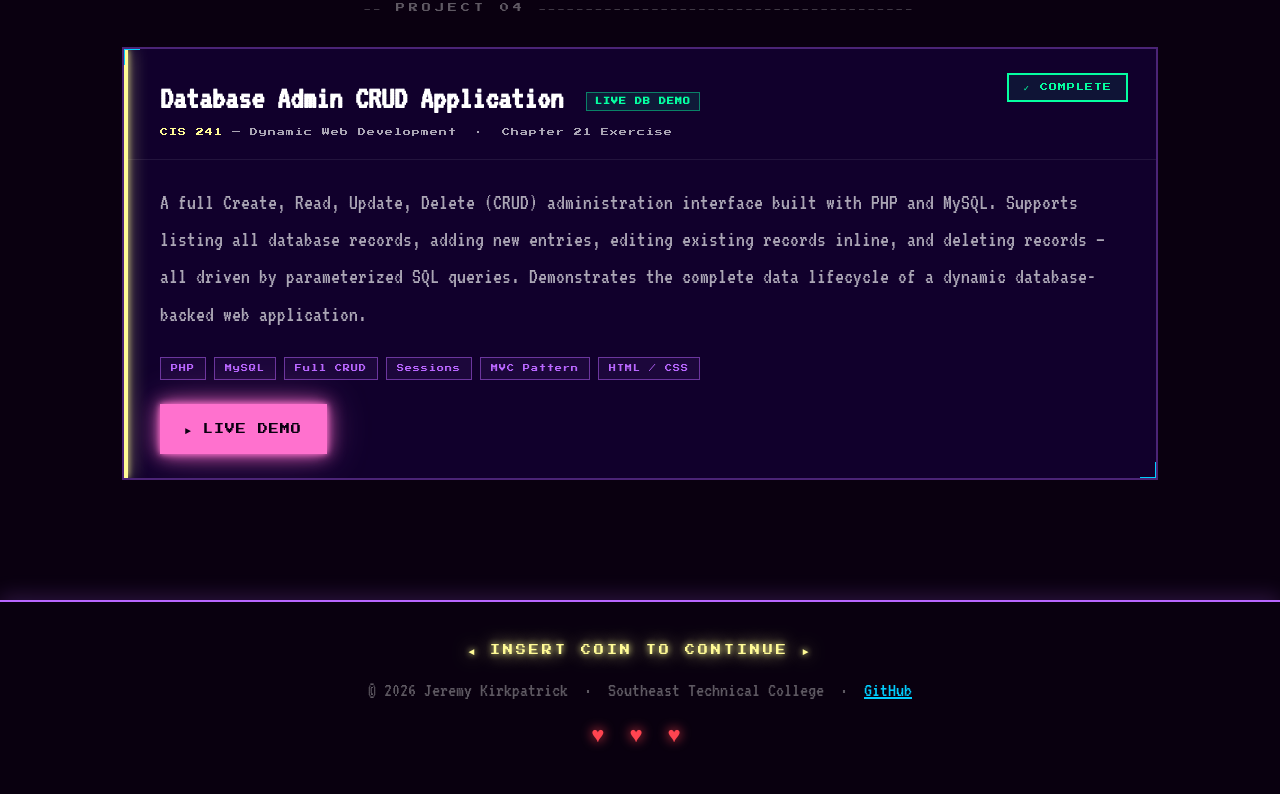
==== commit 3ec52a47: "Update cis241.html" ====
--- a/cis241.html
+++ b/cis241.html
@@ -172,53 +172,7 @@
     </article>
 
     <!-- ══════════════════════════════════════════════════════
-         PROJECT 3 — AJAX QUIZ (AJAX + PHP/MySQL)
-         ══════════════════════════════════════════════════════ -->
-    <p class="section-label">Dynamic Project — AJAX + PHP/MySQL</p>
-    <p class="project-group-label">── PROJECT 03 ────────────────────────────────────────</p>
-
-    <article class="project-card" aria-labelledby="proj-quiz-title">
-      <div class="stripe pink" aria-hidden="true"></div>
-
-      <div class="project-header">
-        <div class="project-header-left">
-          <h2 id="proj-quiz-title">
-            AJAX Quiz Application
-            <span class="req-badge">LIVE DB DEMO</span>
-          </h2>
-          <p class="project-course">
-            <span style="color: var(--pink);">CIS 241</span> — Dynamic Web Development
-            &nbsp;·&nbsp; 2025
-          </p>
-        </div>
-        <span class="project-status complete">✓ COMPLETE</span>
-      </div>
-
-      <div class="project-body">
-        <p class="project-desc">
-          A dynamic quiz application that loads questions and validates answers
-          asynchronously using AJAX. Questions and answers are stored in and retrieved from
-          a MySQL database via PHP. Demonstrates dynamic page updates without full reloads,
-          real-time feedback, and database-driven content delivery.
-        </p>
-
-        <div class="tech-stack" role="list" aria-label="Technologies used">
-          <span class="tech-tag" role="listitem">PHP</span>
-          <span class="tech-tag" role="listitem">MySQL</span>
-          <span class="tech-tag" role="listitem">AJAX</span>
-          <span class="tech-tag" role="listitem">JavaScript</span>
-          <span class="tech-tag" role="listitem">HTML / CSS</span>
-        </div>
-
-        <div class="project-links" style="margin-top:18px;">
-          <a href="http://jeremykirkpatrick.gt.tc/ajaxQuiz/index2.php"
-             class="btn btn-primary" target="_blank" rel="noopener">► LIVE DEMO</a>
-        </div>
-      </div>
-    </article>
-
-    <!-- ══════════════════════════════════════════════════════
-         PROJECT 4 — DB ADMIN CRUD (PHP/MySQL ch21)
+         PROJECT 3 — DB ADMIN CRUD (PHP/MySQL ch21)
          ══════════════════════════════════════════════════════ -->
     <p class="section-label">Dynamic Project — PHP/MySQL CRUD</p>
     <p class="project-group-label">── PROJECT 04 ────────────────────────────────────────</p>
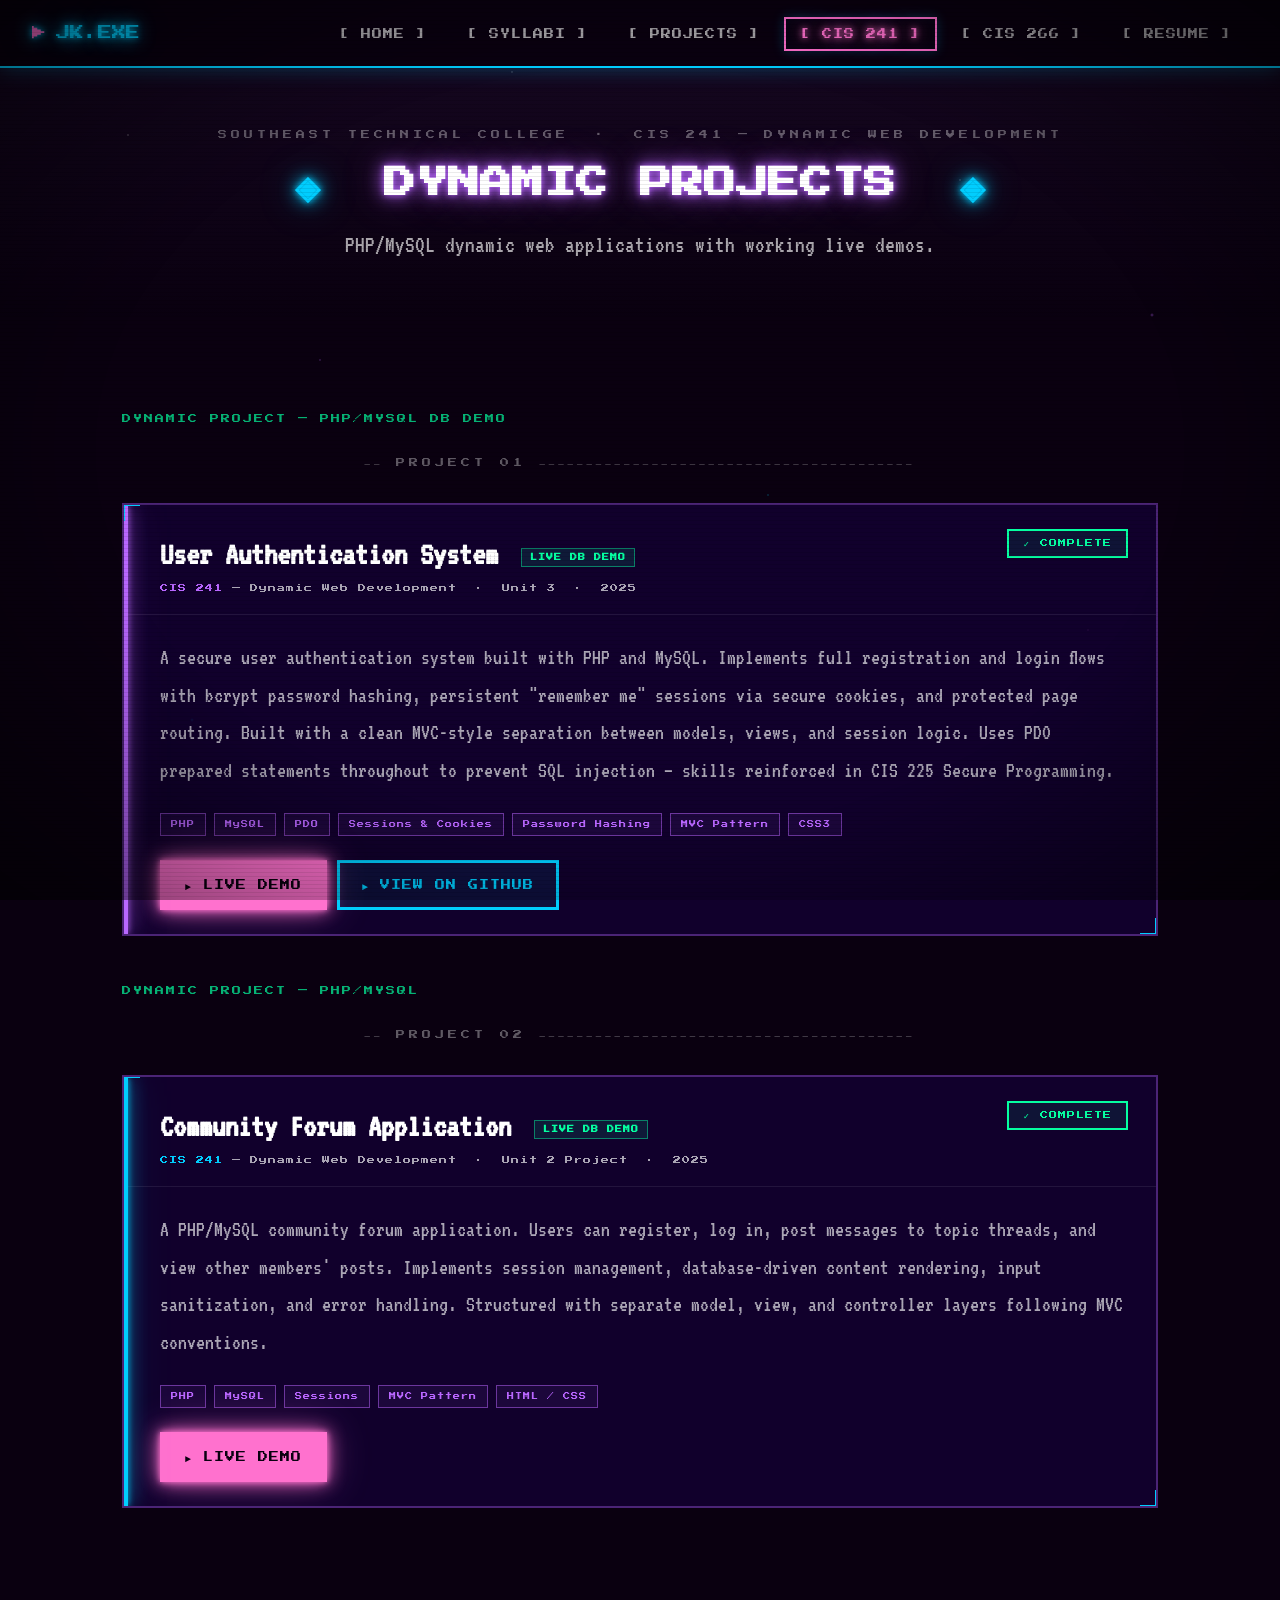
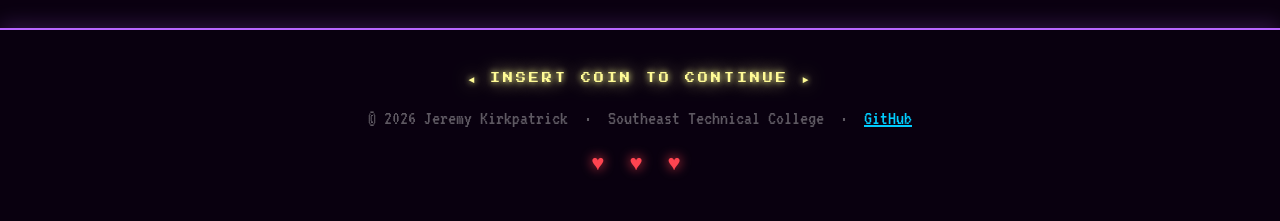
==== commit a62437cf: "Update project pages: remove CRUD & adjust links Remove the Database Admin CRUD project block from c" ====
--- a/cis241.html
+++ b/cis241.html
@@ -171,54 +171,6 @@
       </div>
     </article>
 
-    <!-- ══════════════════════════════════════════════════════
-         PROJECT 3 — DB ADMIN CRUD (PHP/MySQL ch21)
-         ══════════════════════════════════════════════════════ -->
-    <p class="section-label">Dynamic Project — PHP/MySQL CRUD</p>
-    <p class="project-group-label">── PROJECT 04 ────────────────────────────────────────</p>
-
-    <article class="project-card" aria-labelledby="proj-crud-title">
-      <div class="stripe yellow" aria-hidden="true"></div>
-
-      <div class="project-header">
-        <div class="project-header-left">
-          <h2 id="proj-crud-title">
-            Database Admin CRUD Application
-            <span class="req-badge">LIVE DB DEMO</span>
-          </h2>
-          <p class="project-course">
-            <span style="color: var(--yellow);">CIS 241</span> — Dynamic Web Development
-            &nbsp;·&nbsp; Chapter 21 Exercise
-          </p>
-        </div>
-        <span class="project-status complete">✓ COMPLETE</span>
-      </div>
-
-      <div class="project-body">
-        <p class="project-desc">
-          A full Create, Read, Update, Delete (CRUD) administration interface built with PHP
-          and MySQL. Supports listing all database records, adding new entries, editing
-          existing records inline, and deleting records — all driven by parameterized SQL
-          queries. Demonstrates the complete data lifecycle of a dynamic database-backed
-          web application.
-        </p>
-
-        <div class="tech-stack" role="list" aria-label="Technologies used">
-          <span class="tech-tag" role="listitem">PHP</span>
-          <span class="tech-tag" role="listitem">MySQL</span>
-          <span class="tech-tag" role="listitem">Full CRUD</span>
-          <span class="tech-tag" role="listitem">Sessions</span>
-          <span class="tech-tag" role="listitem">MVC Pattern</span>
-          <span class="tech-tag" role="listitem">HTML / CSS</span>
-        </div>
-
-        <div class="project-links" style="margin-top:18px;">
-          <a href="http://jeremykirkpatrick.gt.tc/ch21_ex2/"
-             class="btn btn-primary" target="_blank" rel="noopener">► LIVE DEMO</a>
-        </div>
-      </div>
-    </article>
-
   </main>
 
   <!-- =========================================================
